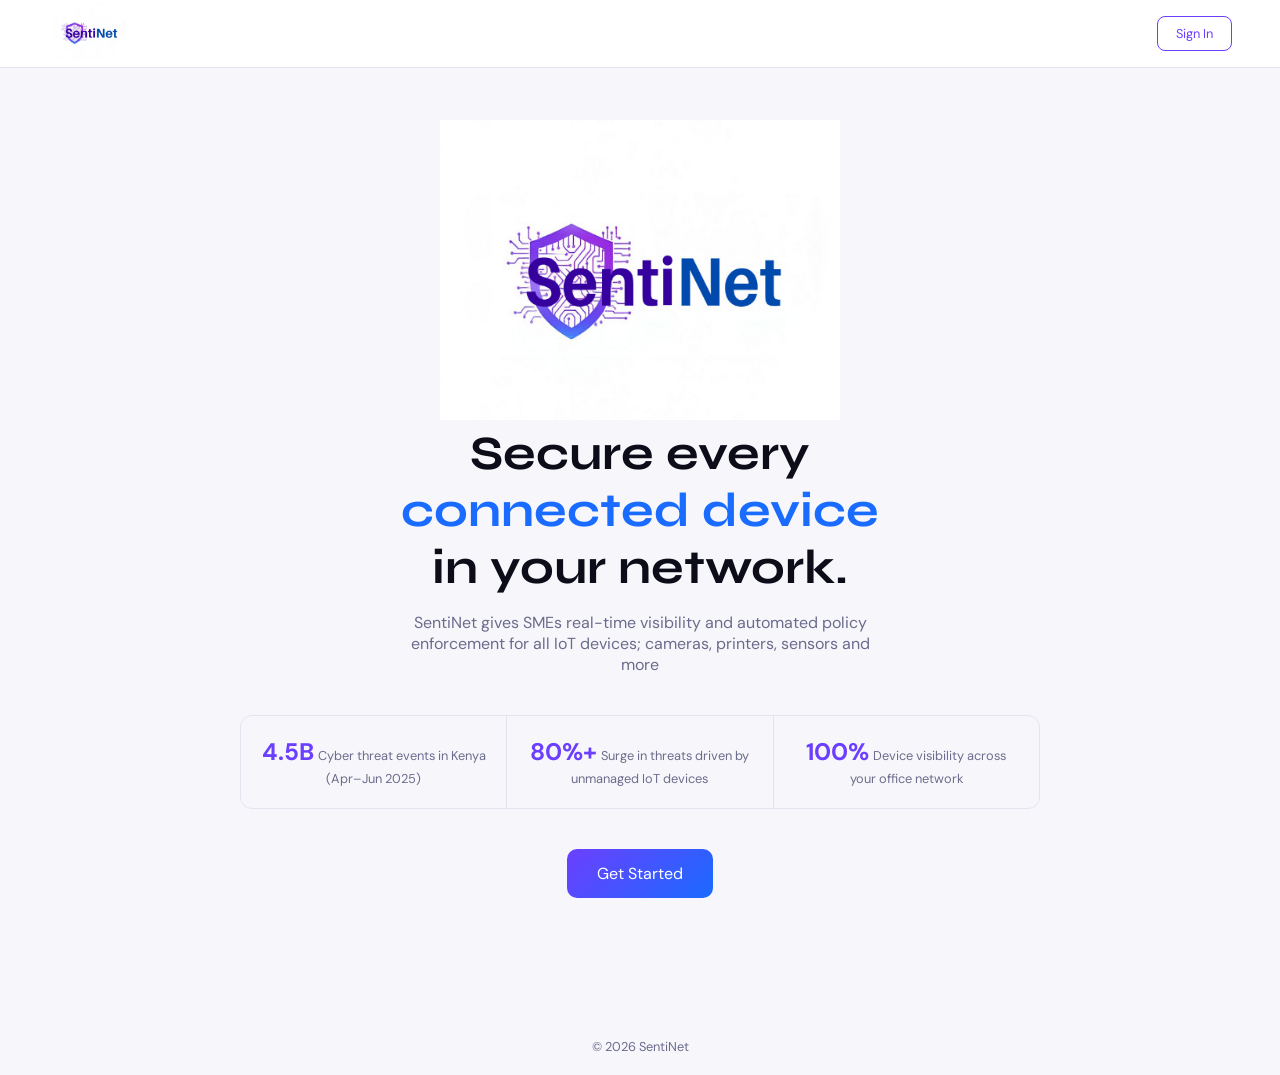
==== frontend/index.html @ 41c56369 "Add authenticated SentiNet dashboard" ====
<!DOCTYPE html>
<html lang="en">
<head>
  <meta charset="UTF-8" />
  <meta name="viewport" content="width=device-width, initial-scale=1.0" />
  <title>SentiNet: IoT Security Monitoring</title>

  <!-- Fonts -->
  <link rel="preconnect" href="https://fonts.googleapis.com" />
  <link rel="preconnect" href="https://fonts.gstatic.com" crossorigin />
  <link href="https://fonts.googleapis.com/css2?family=Syne:wght@400;600;700;800&family=DM+Sans:wght@300;400;500&display=swap" rel="stylesheet" />

  <!-- CSS -->
  <link rel="stylesheet" href="styles.css" />
</head>
<body>

  <!-- NAV -->
  <nav>
    <a href="index.html" class="nav-brand">
      <img src="logo.jpeg" alt="logo" class="nav-logo" img/>
    </a>
    <a href="signin.html" class="btn-signin">Sign In</a>
  </nav>

  <!-- HERO -->
  <section class="hero">

    <!-- Logo -->
    <img src="logo.jpeg" alt="logo" width="400" height="300"/>

    <h1 class="hero-title">
      Secure every<br/>
      <span class="accent">connected device</span><br/>
      in your network.
    </h1>

    <p class="hero-sub">
      SentiNet gives SMEs real-time visibility and automated policy enforcement
      for all IoT devices; cameras, printers, sensors and more
    </p>

    <!-- Statistics -->
    <div class="stats-row">
      <div class="stat-item">
        <span class="stat-num">4.5B</span>
        <span class="stat-label">Cyber threat events in Kenya (Apr–Jun 2025)</span>
      </div>
      <div class="stat-item">
        <span class="stat-num">80%+</span>
        <span class="stat-label">Surge in threats driven by unmanaged IoT devices</span>
      </div>
      <div class="stat-item">
        <span class="stat-num">100%</span>
        <span class="stat-label">Device visibility across your office network</span>
      </div>
    </div>

    <a href="signin.html" class="btn-cta">
      Get Started
    </a>

  </section>

  <footer>
    &copy; 2026 SentiNet
  </footer>
---- frontend/styles.css ----
/* RESET */
*, *::before, *::after {
  box-sizing: border-box;
  margin: 0;
  padding: 0;
}

/* VARIABLES */
:root {
  --white:   #ffffff;
  --off:     #f7f7fb;
  --purple:  #6c3fff;
  --blue:    #1a6bff;
  --ink:     #0d0d1a;
  --muted:   #6b6b8d;
  --border:  #e4e4f0;
}

/* BODY */
body {
  font-family: 'DM Sans', sans-serif;
  background: var(--white);
  color: var(--ink);
}

/* NAV */
nav {
  position: fixed;
  top: 0;
  width: 100%;
  height: 68px;
  display: flex;
  justify-content: space-between;
  align-items: center;
  padding: 0 48px;
  background: rgba(255,255,255,0.9);
  border-bottom: 1px solid var(--border);
}

.btn-signin {
  border: 1px solid var(--purple);
  padding: 8px 18px;
  border-radius: 8px;
  color: var(--purple);
  text-decoration: none;
  font-size: 0.8rem;
}

.btn-signin:hover {
  background: var(--purple);
  color: white;
}

/* HERO */
.hero {
  min-height: 100vh;
  padding: 120px 20px;
  text-align: center;
}

/* TEXT */
.hero-eyebrow {
  color: var(--purple);
  font-size: 0.75rem;
  margin-bottom: 12px;
}

.hero-title {
  font-family: 'Syne', sans-serif;
  font-size: 3rem;
  margin-bottom: 16px;
}

.accent {
  color: var(--blue);
}

.hero-sub {
  color: var(--muted);
  max-width: 500px;
  margin: 0 auto 40px;
}

/* STATS */
.stats-row {
  display: flex;
  border: 1px solid var(--border);
  border-radius: 12px;
  overflow: hidden;
  margin: 40px auto;
  max-width: 800px;
}

.stat-item {
  flex: 1;
  padding: 20px;
}

.stat-item:not(:last-child) {
  border-right: 1px solid var(--border);
}

.stat-num {
  font-weight: bold;
  font-size: 1.5rem;
  color: var(--purple);
}

.stat-label {
  font-size: 0.8rem;
  color: var(--muted);
}

/* CTA */
.btn-cta {
  background: linear-gradient(135deg, var(--purple), var(--blue));
  color: white;
  padding: 14px 30px;
  border-radius: 10px;
  text-decoration: none;
  display: inline-flex;
  gap: 8px;
}

/* FOOTER */
footer {
  text-align: center;
  padding: 20px;
  font-size: 0.8rem;
  color: var(--muted);
}

/* MOBILE */
@media (max-width: 700px) {
  .stats-row {
    flex-direction: column;
  }

  .stat-item:not(:last-child) {
    border-right: none;
    border-bottom: 1px solid var(--border);
  }
}

/*TOP IMAGE */
.nav-logo {
  height: 56px;      
  width: auto;       
  object-fit: contain;
}


/*SIGN IN PAGE STYLES */
/* RESET */
*, *::before, *::after {
  box-sizing: border-box;
  margin: 0;
  padding: 0;
}

:root {
  --white:#fff;
  --off:#f7f7fb;
  --purple:#6c3fff;
  --blue:#1a6bff;
  --ink:#0d0d1a;
  --muted:#6b6b8d;
  --border:#e4e4f0;
  --error:#ef4444;
}

body {
  font-family: 'DM Sans', sans-serif;
  background: var(--off);
  min-height: 100vh;
}

/* NAV */
nav {
  position: fixed;
  top: 0;
  width: 100%;
  height: 68px;
  display: flex;
  justify-content: space-between;
  align-items: center;
  padding: 0 48px;
  background: rgba(255,255,255,0.9);
  border-bottom: 1px solid var(--border);
}


/* LAYOUT */
.page {
  display: flex;
  justify-content: center;
  align-items: center;
  padding: 100px 20px;
}

.card {
  background: #fff;
  border: 1px solid var(--border);
  border-radius: 20px;
  width: 100%;
  max-width: 560px; 
  overflow: hidden;
  box-shadow: 0 10px 40px rgba(0,0,0,0.08); 
}

/* TABS */
.tabs {
  display: flex;
}

.tab {
  flex: 1;
  padding: 16px;
  border: none;
  background: transparent;
  cursor: pointer;
}

.tab.active {
  color: var(--purple);
  border-bottom: 2px solid var(--purple);
}

/* PANELS */
.panel {
  padding: 40px 42px; 
}

.panel-title {
  font-family: 'Syne', sans-serif;
  font-size: 1.9rem;
  font-weight: 800;
  letter-spacing: -0.02em;
  margin-bottom: 8px;
  color: var(--ink);
}

.panel-sub {
  font-size: 0.95rem;
  color: var(--muted);
  margin-bottom: 30px;
  line-height: 1.6;
}
.hidden {
  display: none;
}

/* FORM */
.form-group {
  margin-bottom: 16px;
}

input, select {
  width: 100%;
  padding: 12px;
  border: 1px solid var(--border);
  border-radius: 8px;
}

/* BUTTON */
.btn-primary {
  width: 100%;
  padding: 14px;
  background: linear-gradient(135deg,var(--purple),var(--blue));
  color: #fff;
  border: none;
  border-radius: 10px;
  cursor: pointer;
}

.btn-primary:disabled {
  cursor: wait;
  opacity: 0.75;
}

.btn-primary.is-loading {
  position: relative;
}

/* ERROR */
.err-msg {
  color: var(--error);
  font-size: 0.8rem;
  margin-top: 6px;
}

/* SUCCESS */
.success-screen {
  display: none;
  text-align: center;
  padding: 40px;
}

.success-icon {
  font-size: 40px;
  margin-bottom: 10px;
}

.btn-backtohome {
  border: 1px solid var(--purple);
  padding: 8px 18px;
  border-radius: 8px;
  color: var(--purple);
  text-decoration: none;
  font-size: 0.8rem;
}
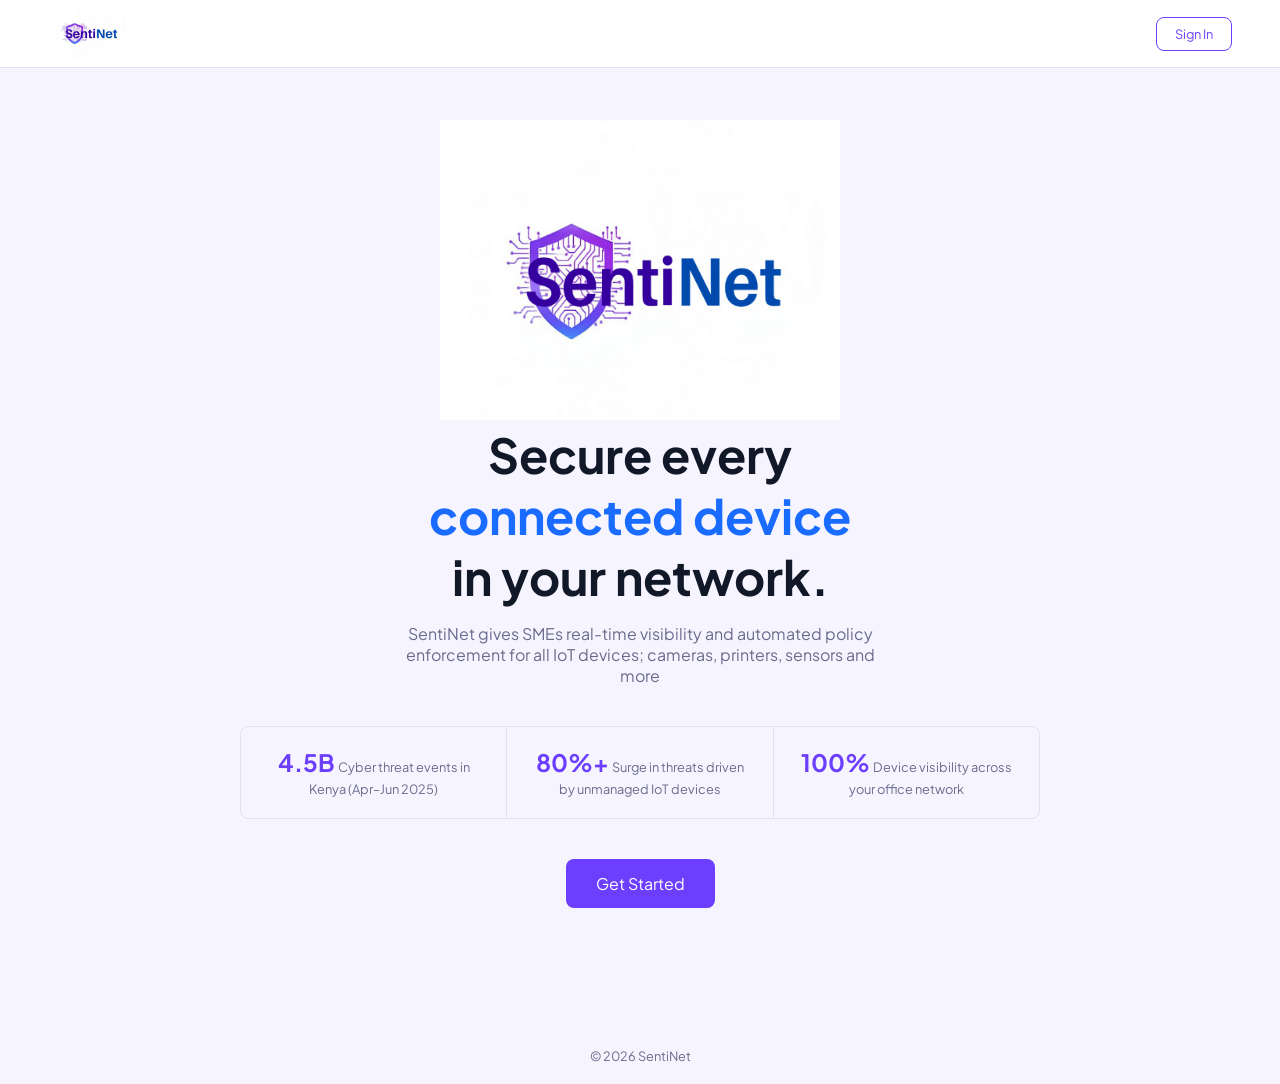
==== commit 7780b950: "Added final features" ====
--- a/frontend/index.html
+++ b/frontend/index.html
@@ -8,7 +8,7 @@
   <!-- Fonts -->
   <link rel="preconnect" href="https://fonts.googleapis.com" />
   <link rel="preconnect" href="https://fonts.gstatic.com" crossorigin />
-  <link href="https://fonts.googleapis.com/css2?family=Syne:wght@400;600;700;800&family=DM+Sans:wght@300;400;500&display=swap" rel="stylesheet" />
+  <link href="https://fonts.googleapis.com/css2?family=Plus+Jakarta+Sans:wght@400;500;600;700;800&family=DM+Mono:wght@400;500&display=swap" rel="stylesheet" />
 
   <!-- CSS -->
   <link rel="stylesheet" href="styles.css" />
@@ -66,4 +66,4 @@
     &copy; 2026 SentiNet
   </footer>
 
- + 
--- a/frontend/styles.css
+++ b/frontend/styles.css
@@ -8,17 +8,17 @@
 /* VARIABLES */
 :root {
   --white:   #ffffff;
-  --off:     #f7f7fb;
+  --off:     #f6f5ff;
   --purple:  #6c3fff;
   --blue:    #1a6bff;
-  --ink:     #0d0d1a;
+  --ink:     #111827;
   --muted:   #6b6b8d;
-  --border:  #e4e4f0;
+  --border:  #e3e1f4;
 }
 
 /* BODY */
 body {
-  font-family: 'DM Sans', sans-serif;
+  font-family: 'Plus Jakarta Sans', Arial, sans-serif;
   background: var(--white);
   color: var(--ink);
 }
@@ -33,7 +33,7 @@
   justify-content: space-between;
   align-items: center;
   padding: 0 48px;
-  background: rgba(255,255,255,0.9);
+  background: rgba(255,255,255,0.92);
   border-bottom: 1px solid var(--border);
 }
 
@@ -66,7 +66,7 @@
 }
 
 .hero-title {
-  font-family: 'Syne', sans-serif;
+  font-family: 'Plus Jakarta Sans', Arial, sans-serif;
   font-size: 3rem;
   margin-bottom: 16px;
 }
@@ -85,7 +85,7 @@
 .stats-row {
   display: flex;
   border: 1px solid var(--border);
-  border-radius: 12px;
+  border-radius: 8px;
   overflow: hidden;
   margin: 40px auto;
   max-width: 800px;
@@ -113,10 +113,10 @@
 
 /* CTA */
 .btn-cta {
-  background: linear-gradient(135deg, var(--purple), var(--blue));
+  background: var(--purple);
   color: white;
   padding: 14px 30px;
-  border-radius: 10px;
+  border-radius: 8px;
   text-decoration: none;
   display: inline-flex;
   gap: 8px;
@@ -160,17 +160,17 @@
 
 :root {
   --white:#fff;
-  --off:#f7f7fb;
+  --off:#f6f5ff;
   --purple:#6c3fff;
   --blue:#1a6bff;
-  --ink:#0d0d1a;
+  --ink:#111827;
   --muted:#6b6b8d;
-  --border:#e4e4f0;
+  --border:#e3e1f4;
   --error:#ef4444;
 }
 
 body {
-  font-family: 'DM Sans', sans-serif;
+  font-family: 'Plus Jakarta Sans', Arial, sans-serif;
   background: var(--off);
   min-height: 100vh;
 }
@@ -185,7 +185,7 @@
   justify-content: space-between;
   align-items: center;
   padding: 0 48px;
-  background: rgba(255,255,255,0.9);
+  background: rgba(255,255,255,0.92);
   border-bottom: 1px solid var(--border);
 }
 
@@ -201,11 +201,11 @@
 .card {
   background: #fff;
   border: 1px solid var(--border);
-  border-radius: 20px;
+  border-radius: 8px;
   width: 100%;
   max-width: 560px; 
   overflow: hidden;
-  box-shadow: 0 10px 40px rgba(0,0,0,0.08); 
+  box-shadow: 0 18px 42px rgba(17,24,39,0.08); 
 }
 
 /* TABS */
@@ -232,10 +232,10 @@
 }
 
 .panel-title {
-  font-family: 'Syne', sans-serif;
+  font-family: 'Plus Jakarta Sans', Arial, sans-serif;
   font-size: 1.9rem;
   font-weight: 800;
-  letter-spacing: -0.02em;
+  letter-spacing: 0;
   margin-bottom: 8px;
   color: var(--ink);
 }
@@ -266,10 +266,10 @@
 .btn-primary {
   width: 100%;
   padding: 14px;
-  background: linear-gradient(135deg,var(--purple),var(--blue));
+  background: var(--purple);
   color: #fff;
   border: none;
-  border-radius: 10px;
+  border-radius: 8px;
   cursor: pointer;
 }
 
